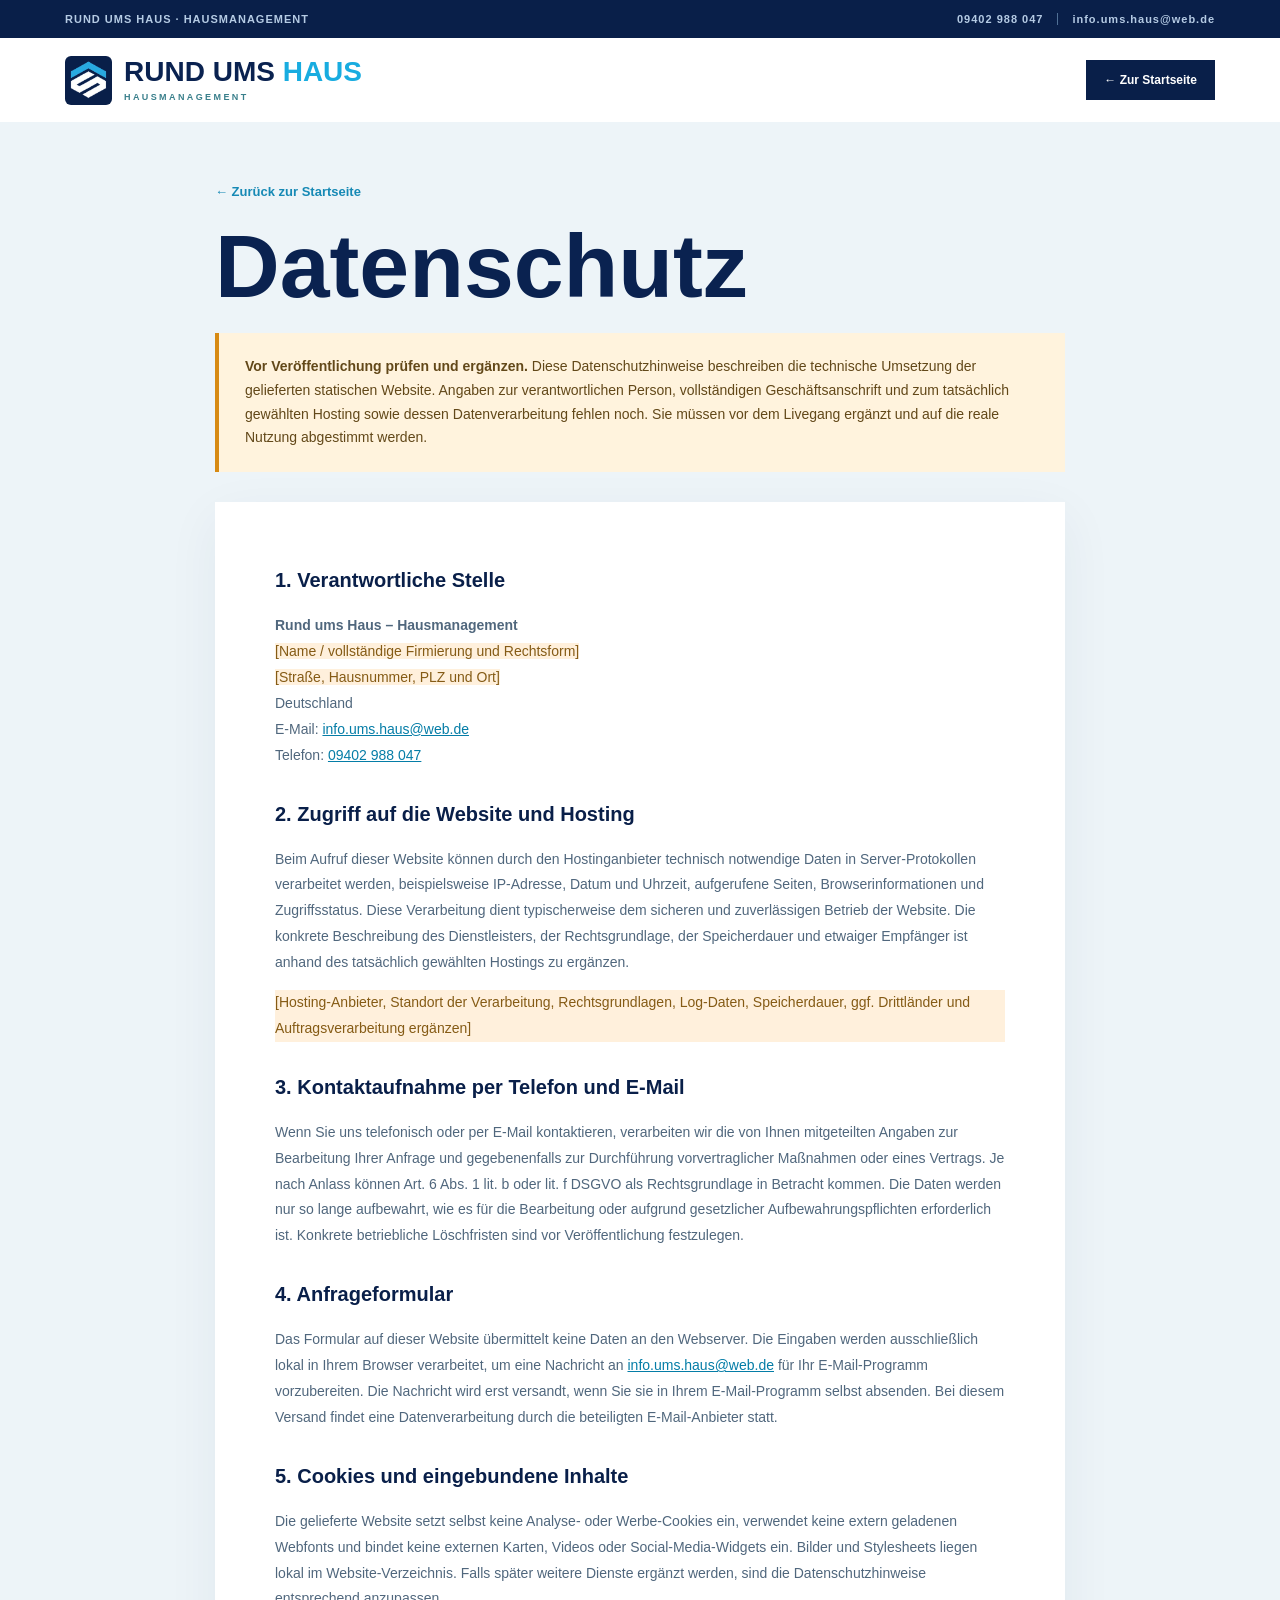
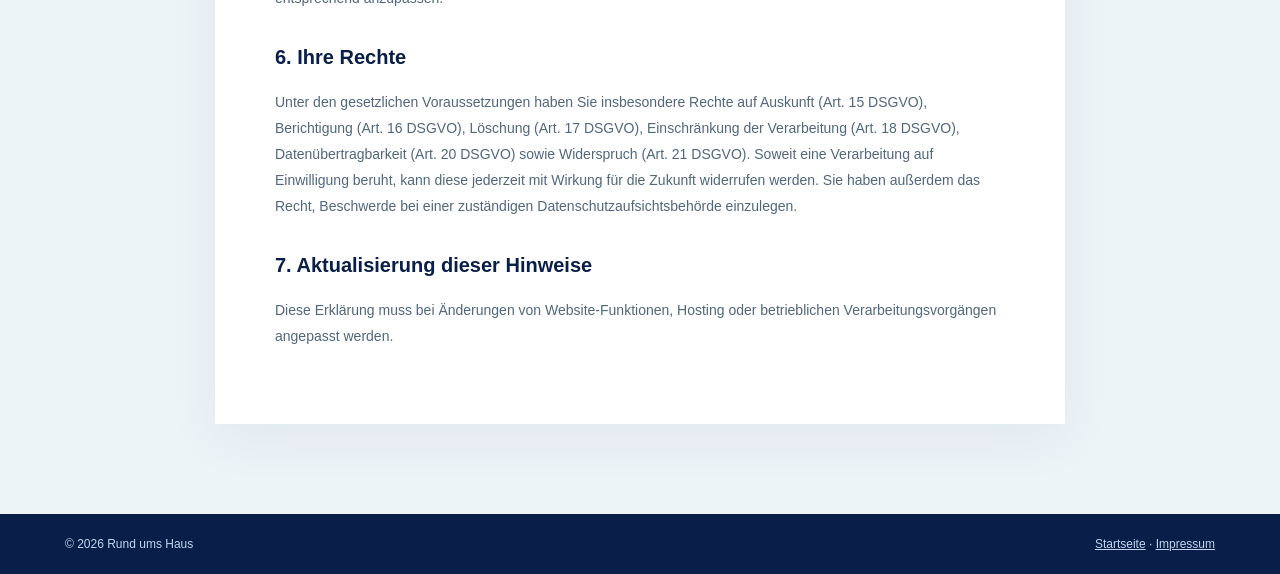
==== datenschutz.html @ fd8396f5 "Add files via upload" ====
<!doctype html>
<html lang="de"><head><meta charset="utf-8"><meta name="viewport" content="width=device-width,initial-scale=1"><meta name="theme-color" content="#0b286a"><meta name="robots" content="noindex,follow"><title>Datenschutz | Rund ums Haus</title><meta name="description" content="Datenschutzhinweise von Rund ums Haus."><link rel="icon" type="image/svg+xml" href="assets/favicon.svg"><link rel="stylesheet" href="styles.css"></head>
<body><div class="topline"><div class="container top-inner"><span>RUND UMS HAUS · HAUSMANAGEMENT</span><div class="top-contacts"><a href="tel:+499402988047">09402 988 047</a><span class="top-divider"></span><a href="mailto:info.ums.haus@web.de">info.ums.haus@web.de</a></div></div></div><header class="site-header"><div class="container header-inner"><a class="brand" href="index.html" aria-label="Zur Startseite von Rund ums Haus"><img src="assets/rund-ums-haus-logo.png" alt="" class="brand-icon" width="49" height="51"><span class="brand-type"><strong>RUND UMS <em>HAUS</em></strong><small>HAUSMANAGEMENT</small></span></a><a class="header-button" href="index.html">← Zur Startseite</a></div></header>
<main class="legal-main"><div class="container"><div class="legal-wrap"><a class="legal-back" href="index.html">← Zurück zur Startseite</a><h1>Datenschutz</h1><div class="legal-warning"><strong>Vor Veröffentlichung prüfen und ergänzen.</strong> Diese Datenschutzhinweise beschreiben die technische Umsetzung der gelieferten statischen Website. Angaben zur verantwortlichen Person, vollständigen Geschäftsanschrift und zum tatsächlich gewählten Hosting sowie dessen Datenverarbeitung fehlen noch. Sie müssen vor dem Livegang ergänzt und auf die reale Nutzung abgestimmt werden.</div><div class="legal-panel"><h2>1. Verantwortliche Stelle</h2><p><strong>Rund ums Haus – Hausmanagement</strong><br><span class="legal-placeholder">[Name / vollständige Firmierung und Rechtsform]</span><br><span class="legal-placeholder">[Straße, Hausnummer, PLZ und Ort]</span><br>Deutschland<br>E-Mail: <a href="mailto:info.ums.haus@web.de">info.ums.haus@web.de</a><br>Telefon: <a href="tel:+499402988047">09402 988 047</a></p><h2>2. Zugriff auf die Website und Hosting</h2><p>Beim Aufruf dieser Website können durch den Hostinganbieter technisch notwendige Daten in Server-Protokollen verarbeitet werden, beispielsweise IP-Adresse, Datum und Uhrzeit, aufgerufene Seiten, Browserinformationen und Zugriffsstatus. Diese Verarbeitung dient typischerweise dem sicheren und zuverlässigen Betrieb der Website. Die konkrete Beschreibung des Dienstleisters, der Rechtsgrundlage, der Speicherdauer und etwaiger Empfänger ist anhand des tatsächlich gewählten Hostings zu ergänzen.</p><p class="legal-placeholder">[Hosting-Anbieter, Standort der Verarbeitung, Rechtsgrundlagen, Log-Daten, Speicherdauer, ggf. Drittländer und Auftragsverarbeitung ergänzen]</p><h2>3. Kontaktaufnahme per Telefon und E-Mail</h2><p>Wenn Sie uns telefonisch oder per E-Mail kontaktieren, verarbeiten wir die von Ihnen mitgeteilten Angaben zur Bearbeitung Ihrer Anfrage und gegebenenfalls zur Durchführung vorvertraglicher Maßnahmen oder eines Vertrags. Je nach Anlass können Art. 6 Abs. 1 lit. b oder lit. f DSGVO als Rechtsgrundlage in Betracht kommen. Die Daten werden nur so lange aufbewahrt, wie es für die Bearbeitung oder aufgrund gesetzlicher Aufbewahrungspflichten erforderlich ist. Konkrete betriebliche Löschfristen sind vor Veröffentlichung festzulegen.</p><h2>4. Anfrageformular</h2><p>Das Formular auf dieser Website übermittelt keine Daten an den Webserver. Die Eingaben werden ausschließlich lokal in Ihrem Browser verarbeitet, um eine Nachricht an <a href="mailto:info.ums.haus@web.de">info.ums.haus@web.de</a> für Ihr E-Mail-Programm vorzubereiten. Die Nachricht wird erst versandt, wenn Sie sie in Ihrem E-Mail-Programm selbst absenden. Bei diesem Versand findet eine Datenverarbeitung durch die beteiligten E-Mail-Anbieter statt.</p><h2>5. Cookies und eingebundene Inhalte</h2><p>Die gelieferte Website setzt selbst keine Analyse- oder Werbe-Cookies ein, verwendet keine extern geladenen Webfonts und bindet keine externen Karten, Videos oder Social-Media-Widgets ein. Bilder und Stylesheets liegen lokal im Website-Verzeichnis. Falls später weitere Dienste ergänzt werden, sind die Datenschutzhinweise entsprechend anzupassen.</p><h2>6. Ihre Rechte</h2><p>Unter den gesetzlichen Voraussetzungen haben Sie insbesondere Rechte auf Auskunft (Art. 15 DSGVO), Berichtigung (Art. 16 DSGVO), Löschung (Art. 17 DSGVO), Einschränkung der Verarbeitung (Art. 18 DSGVO), Datenübertragbarkeit (Art. 20 DSGVO) sowie Widerspruch (Art. 21 DSGVO). Soweit eine Verarbeitung auf Einwilligung beruht, kann diese jederzeit mit Wirkung für die Zukunft widerrufen werden. Sie haben außerdem das Recht, Beschwerde bei einer zuständigen Datenschutzaufsichtsbehörde einzulegen.</p><h2>7. Aktualisierung dieser Hinweise</h2><p>Diese Erklärung muss bei Änderungen von Website-Funktionen, Hosting oder betrieblichen Verarbeitungsvorgängen angepasst werden.</p></div></div></div></main><footer class="legal-footer"><div class="container"><span>© 2026 Rund ums Haus</span><span><a href="index.html">Startseite</a> · <a href="impressum.html">Impressum</a></span></div></footer></body></html>
---- styles.css ----
:root{--navy:#091f49;--navy-2:#062757;--midnight:#061736;--cyan:#18ace0;--cyan-light:#5cdbff;--ink:#0a2250;--ice:#f0f6fa;--white:#fff;--body:#52667c;--line:rgba(12,45,83,.15);--header-h:88px;--dock-h:70px;--ease:cubic-bezier(.22,1,.36,1)}
*{box-sizing:border-box}html{scroll-behavior:smooth}body{margin:0;font-family:Arial,Helvetica,sans-serif;color:var(--ink);background:var(--ice);-webkit-font-smoothing:antialiased}button,input,textarea,select{font:inherit}button{cursor:pointer}a{color:inherit;text-decoration:none}img{max-width:100%;display:block}svg{width:100%;height:100%}button:focus-visible,a:focus-visible,input:focus-visible,textarea:focus-visible,select:focus-visible,summary:focus-visible{outline:3px solid var(--cyan);outline-offset:4px}.skip-link{position:absolute;z-index:1000;left:10px;top:-80px;padding:14px 18px;background:#fff;color:var(--navy);font-weight:800}.skip-link:focus{top:9px}
.horizontal-site{height:100dvh;overflow:hidden}.header{height:var(--header-h);background:white;position:relative;z-index:100;display:flex;align-items:center;padding:0 clamp(22px,4.3vw,74px);gap:40px;box-shadow:0 1px 0 rgba(9,31,73,.08)}.identity{display:flex;align-items:center;gap:13px;flex-shrink:0}.identity-symbol{width:49px;height:49px;padding:5px;background:var(--navy);border-radius:8px;object-fit:contain;box-shadow:0 6px 16px rgba(9,31,73,.17)}.identity-type{display:flex;flex-direction:column;gap:6px}.identity-type strong{font-family:Impact,'Arial Narrow',Arial,sans-serif;font-stretch:condensed;font-weight:900;font-size:26px;line-height:1;letter-spacing:.15px;white-space:nowrap}.identity-type strong b{color:#168fca}.identity-type small{font-size:9px;letter-spacing:3px;font-weight:900;color:#276e80}.desktop-nav{display:flex;gap:clamp(18px,2.8vw,46px);align-items:center;justify-content:center;margin-left:auto}.desktop-nav a{font-size:12px;font-weight:800;position:relative;padding:13px 0}.desktop-nav a:after{content:"";position:absolute;bottom:5px;left:0;width:0;height:2px;background:var(--cyan);transition:width .3s var(--ease)}.desktop-nav a:hover:after,.desktop-nav a.active:after{width:100%}.header-actions{display:flex;align-items:center;gap:20px}.header-phone{display:flex;align-items:center;gap:7px;font-size:12px;font-weight:800;white-space:nowrap;transition:color .2s}.header-phone:hover{color:var(--cyan)}.header-phone svg{width:15px;height:15px;fill:none;stroke:currentColor;stroke-width:1.75;stroke-linecap:round}.button{border:0;display:inline-flex;align-items:center;justify-content:space-between;gap:24px;position:relative;isolation:isolate;overflow:hidden;font-size:13px;font-weight:900;letter-spacing:.1px;padding:15px 17px 15px 23px;min-height:52px;white-space:nowrap;transition:transform .32s var(--ease),box-shadow .32s var(--ease),background .3s,color .3s;border-radius:4px}.button:hover{transform:translateY(-4px);box-shadow:0 15px 30px rgba(0,0,0,.17)}.button:active{transform:translateY(-1px) scale(.98)}.button-icon{display:grid;place-items:center;width:34px;height:34px;border-radius:2px;background:rgba(255,255,255,.16);font-size:20px;line-height:1;transition:transform .4s var(--ease),background .3s}.button:hover .button-icon{transform:rotate(45deg);background:rgba(255,255,255,.25)}.button-primary{background:var(--cyan);color:#fff}.button-primary:hover{background:#008ebc}.button-dark{background:var(--navy);color:white}.button-dark:hover{background:#124183}.header-cta{font-size:12px;min-height:44px;padding:8px 9px 8px 18px;gap:12px}.header-cta .button-icon{width:29px;height:29px}.menu-trigger{display:none;border:0;background:transparent;padding:10px;flex-direction:column;gap:6px;margin-left:-5px}.menu-trigger i{display:block;width:27px;height:2px;background:var(--navy);transition:transform .3s}.menu-trigger[aria-expanded="true"] i:first-child{transform:translateY(4px) rotate(45deg)}.menu-trigger[aria-expanded="true"] i:last-child{transform:translateY(-4px) rotate(-45deg)}.mobile-menu[hidden]{display:none!important}.mobile-menu{position:absolute;left:0;right:0;top:100%;padding:16px 24px 22px;background:white;box-shadow:0 20px 30px rgba(9,31,73,.14);display:flex;flex-direction:column}.mobile-menu a{padding:14px 8px;border-bottom:1px solid #ecf0f7;display:flex;justify-content:space-between;font-size:18px;font-weight:900}.mobile-menu a span{color:#8192a6;font-size:13px}
.slide-viewport{height:calc(100dvh - var(--header-h) - var(--dock-h));width:100%;display:flex;overflow-x:auto;overflow-y:hidden;scroll-snap-type:x mandatory;scrollbar-width:none;overscroll-behavior-x:contain;scroll-behavior:smooth;touch-action:pan-x pan-y;background:var(--ice)}.slide-viewport::-webkit-scrollbar{display:none}.panel{height:100%;width:100%;min-width:100%;flex:0 0 100%;scroll-snap-align:start;scroll-snap-stop:always;position:relative;overflow:hidden}.panel-scroll{width:100%;height:100%;min-height:0;overflow-y:auto;overscroll-behavior-y:contain;scrollbar-width:thin;scrollbar-color:rgba(23,144,200,.25) transparent}.panel-scroll::-webkit-scrollbar{width:5px}.panel-scroll::-webkit-scrollbar-thumb{background:rgba(23,144,200,.24)}.reveal{opacity:0;transform:translateY(24px);transition:opacity .75s ease,transform .8s var(--ease)}.panel.is-active .reveal{opacity:1;transform:translateY(0)}.panel.is-active .reveal:nth-of-type(2){transition-delay:.08s}.panel.is-active .reveal:nth-of-type(3){transition-delay:.16s}.panel.is-active .reveal:nth-of-type(4){transition-delay:.21s}.eyebrow{font-size:11px;font-weight:900;letter-spacing:3px;color:#14687d;display:flex;align-items:center;gap:13px;text-transform:uppercase}.eyebrow-light{color:var(--cyan-light)}.eyebrow-spark{width:7px;height:7px;border-radius:100%;background:var(--cyan-light);box-shadow:0 0 0 5px rgba(37,190,228,.12)}
.hero-panel{background:var(--navy);color:white}.hero-layout{display:grid;grid-template-columns:52% 48%;position:relative;overflow:hidden}.hero-content{padding:clamp(28px,4.7vh,74px) 6% 28px 9%;display:flex;flex-direction:column;align-items:flex-start;justify-content:center;position:relative;z-index:3;background:radial-gradient(circle at 8% 85%,rgba(37,125,192,.26),transparent 42%),var(--navy)}.hero-headline{font-family:Impact,'Arial Narrow',Arial,sans-serif;font-size:clamp(75px,8.5vw,168px);letter-spacing:-.7px;line-height:.91;margin:32px 0 18px;font-weight:900}.hero-headline em{color:var(--cyan-light);font-style:normal}.hero-headline em span{color:white}.hero-tagline{font-size:clamp(19px,2.1vw,32px);font-weight:900;margin:0 0 14px;letter-spacing:-.5px}.hero-description{font-size:14px;line-height:1.75;color:#bbd3ea;max-width:450px;margin:0 0 26px}.hero-cta{display:flex;gap:28px;align-items:center;flex-wrap:wrap}.subtle-link{font-size:13px;font-weight:900;border-bottom:1px solid #7fa3d0;padding-bottom:8px;transition:color .2s,border-color .2s}.subtle-link:hover{color:var(--cyan-light);border-color:var(--cyan-light)}.subtle-link span{padding-left:9px}.hero-footnote{margin-top:30px;font-size:10px;letter-spacing:2px;color:#9fbedc;font-weight:800;display:flex;align-items:center;gap:10px}.flicker-dot{width:7px;height:7px;background:var(--cyan);border-radius:100%;animation:pulse 2.3s infinite}@keyframes pulse{0%,100%{box-shadow:0 0 0 0 rgba(40,191,234,.4)}50%{box-shadow:0 0 0 8px rgba(40,191,234,0)}}.hero-image-wrap{position:relative;overflow:hidden;min-height:100%;background:#243c5e}.hero-image{position:absolute;inset:0;width:100%;height:100%;object-fit:cover;object-position:52% center;animation:hero-kenburns 13s ease-in-out infinite alternate}@keyframes hero-kenburns{from{transform:scale(1.035)}to{transform:scale(1.12)}}.hero-image-shade{position:absolute;inset:0;background:linear-gradient(90deg,rgba(9,31,73,.08),transparent 35%),linear-gradient(0deg,rgba(5,24,54,.52),transparent 35%)}.image-caption{position:absolute;bottom:27px;left:34px;right:34px;display:flex;justify-content:space-between;font-size:10px;letter-spacing:2px;font-weight:900;color:white}.hero-image-sticker{position:absolute;top:11%;right:6%;background:var(--cyan);box-shadow:0 15px 40px rgba(0,22,65,.19);width:190px;height:155px;padding:23px;transform:rotate(7deg);display:flex;flex-direction:column;justify-content:space-between}.hero-image-sticker>span:first-child{font-size:18px;line-height:1.3;font-weight:900}.sticker-arrow{font-size:32px;align-self:flex-end}.vertical-text{position:absolute;right:9px;top:45%;writing-mode:vertical-rl;letter-spacing:2px;font-size:9px;font-weight:800;opacity:.55;color:white}
.overview-panel{background:#f0f7fc}.overview-content{padding:clamp(30px,5vh,65px) clamp(25px,5.3vw,92px) 25px;display:flex;flex-direction:column}.panel-topline{display:flex;justify-content:space-between;align-items:center;font-size:10px;font-weight:900;letter-spacing:2.5px;color:#62819c}.kicker-index{color:#159bc6}.overview-heading{display:flex;align-items:end;justify-content:space-between;gap:45px;margin:20px 0 26px}.overview-heading h2{font-family:Impact,'Arial Narrow',Arial,sans-serif;font-size:clamp(70px,7.4vw,136px);font-weight:900;line-height:.9;letter-spacing:0;margin:0}.overview-heading h2 span{color:var(--cyan)}.overview-heading p{color:#526984;line-height:1.75;max-width:300px;font-size:14px;margin:0 0 4px}.overview-grid{display:grid;grid-template-columns:repeat(4,minmax(0,1fr));gap:13px;flex:1;min-height:210px;max-height:410px}.overview-card{position:relative;overflow:hidden;background:#244161;min-height:210px;isolation:isolate}.overview-card img{position:absolute;inset:0;width:100%;height:100%;object-fit:cover;transition:transform .75s var(--ease),filter .5s}.overview-shade{position:absolute;inset:0;background:linear-gradient(180deg,rgba(3,20,47,.2),transparent 30%,rgba(3,20,47,.75));z-index:1}.overview-number{position:absolute;top:18px;left:19px;font-size:12px;letter-spacing:2px;font-weight:900;color:#fff;z-index:2}.overview-name{position:absolute;bottom:24px;left:19px;font-family:Impact,'Arial Narrow',Arial,sans-serif;font-size:clamp(23px,2.2vw,44px);z-index:2;color:white;word-break:break-word}.overview-arrow{position:absolute;right:14px;bottom:18px;width:32px;height:32px;display:grid;place-items:center;background:var(--cyan);color:white;z-index:2;font-size:23px;transition:transform .3s var(--ease)}.overview-card:hover img{transform:scale(1.12);filter:saturate(1.12)}.overview-card:hover .overview-arrow{transform:translate(4px,-4px) rotate(45deg)}.overview-bottom{display:flex;justify-content:space-between;align-items:center;padding-top:26px;color:#738ca2;font-size:10px;letter-spacing:2px;font-weight:900}.overview-bottom b{color:var(--cyan);font-size:20px;vertical-align:middle}
.feature-panel{background:#f5f8fb}.feature-layout{display:grid;grid-template-columns:54% 46%;overflow:hidden}.feature-panel.reverse .feature-layout{grid-template-columns:46% 54%}.feature-photo{position:relative;min-width:0;overflow:hidden;background:#9aadb4}.feature-photo:after{content:"";position:absolute;inset:0;background:linear-gradient(0deg,rgba(0,20,54,.35),transparent 45%);pointer-events:none}.feature-photo img{width:100%;height:100%;object-fit:cover;transition:transform 1.2s var(--ease)}.feature-panel.is-active .feature-photo img{transform:scale(1.035)}.feature-photo:hover img{transform:scale(1.095)}.feature-panel.reverse .feature-photo{grid-column:2;grid-row:1}.feature-panel.reverse .feature-content{grid-column:1;grid-row:1}.photo-label{position:absolute;bottom:34px;left:38px;color:#fff;z-index:2;font-size:11px;font-weight:900;letter-spacing:2px}.feature-content{min-width:0;display:flex;align-items:flex-start;justify-content:center;flex-direction:column;position:relative;padding:48px clamp(30px,5.4vw,88px);overflow:hidden}.feature-content>.eyebrow{color:#1d9ec8}.feature-giant{position:absolute;right:-20px;top:-22px;font-family:Impact,'Arial Narrow',Arial,sans-serif;font-size:clamp(220px,28vw,480px);line-height:1;color:rgba(7,46,87,.035);z-index:0;pointer-events:none}.feature-content h2{z-index:1;font-family:Impact,'Arial Narrow',Arial,sans-serif;font-size:clamp(54px,5.4vw,100px);line-height:.99;font-weight:900;margin:30px 0 21px;letter-spacing:.05px}.feature-content h2 em{font-style:normal;color:var(--cyan);white-space:nowrap}.feature-lead{z-index:1;font-size:15px;color:#526984;line-height:1.83;max-width:440px;margin:0 0 27px}.feature-tags{z-index:1;display:flex;flex-wrap:wrap;gap:8px;margin-bottom:29px}.feature-tags span{display:inline-block;font-size:11px;font-weight:800;border:1px solid #cedee8;color:#3e6681;padding:9px 11px;background:#ffffff9c}.feature-content>.button{z-index:1}.feature-garden{background:#f1f8f4}.feature-clear{background:#f0f6f9}.feature-move{background:#f5f7fa}
.values-panel{color:white;background:#082452}.values-layout{display:grid;grid-template-columns:54% 46%;overflow:hidden}.values-left{position:relative;overflow:hidden;padding:clamp(35px,7vh,88px) clamp(34px,5.3vw,95px);display:flex;flex-direction:column;align-items:flex-start;justify-content:center;background:radial-gradient(circle at 87% 26%,rgba(45,188,233,.13),transparent 55%),#082452}.values-left h2{font-family:Impact,'Arial Narrow',Arial,sans-serif;font-size:clamp(60px,6.9vw,130px);line-height:.96;margin:32px 0 22px;position:relative;z-index:1}.values-left h2 em{font-style:normal;color:var(--cyan-light)}.values-left p{max-width:450px;font-size:15px;line-height:1.8;color:#bdd2e5;margin:0 0 26px;position:relative;z-index:1}.values-left .button{z-index:1}.values-big-asterisk{font-size:390px;position:absolute;right:-75px;bottom:-240px;color:rgba(30,169,219,.08);pointer-events:none}.values-right{background:#0e366b;padding:clamp(35px,7vh,90px) clamp(30px,4.4vw,80px);display:flex;flex-direction:column;justify-content:center}.steps-eyebrow{font-size:11px;font-weight:900;letter-spacing:3px;color:var(--cyan-light);margin-bottom:25px}.process-step{display:grid;grid-template-columns:60px 1fr 22px;align-items:start;gap:17px;padding:27px 0;border-bottom:1px solid rgba(255,255,255,.16)}.process-step>span{font-family:Impact,Arial,sans-serif;font-size:50px;color:#27bfe7;line-height:1}.process-step h3{font-family:Impact,Arial,sans-serif;font-weight:900;font-size:30px;margin:0 0 8px;letter-spacing:1px}.process-step p{margin:0;line-height:1.6;color:#bfd3ea;font-size:13px}.process-step b{font-size:20px;font-weight:400;color:var(--cyan-light)}.process-signoff{font-size:10px;letter-spacing:2px;font-weight:900;color:#7ea2c8;margin-top:25px}
.faq-panel{background:#eaf3f9}.faq-layout{display:grid;grid-template-columns:44% 56%;padding:clamp(36px,6vw,85px) clamp(32px,6vw,105px);align-items:center;gap:30px}.faq-intro h2{font-family:Impact,'Arial Narrow',Arial,sans-serif;font-size:clamp(67px,6.5vw,123px);line-height:.97;margin:30px 0 19px}.faq-intro h2 em{color:var(--cyan);font-style:normal}.faq-intro>p{font-size:15px;color:#60758b;line-height:1.7;margin:0 0 28px;max-width:315px}.faq-accordion{padding:0 25px;min-width:0}.faq-accordion details{border-bottom:1px solid #bacfdb}.faq-accordion summary{cursor:pointer;display:flex;align-items:center;justify-content:space-between;gap:20px;font-weight:900;font-size:clamp(13px,1.25vw,18px);list-style:none;padding:23px 3px}.faq-accordion summary::-webkit-details-marker{display:none}.faq-accordion summary span{display:grid;place-items:center;width:28px;height:28px;flex-shrink:0;color:var(--cyan);border:1px solid #b2cadb;transition:background .2s,transform .3s}.faq-accordion details[open] summary span{transform:rotate(45deg);background:var(--cyan);color:white;border-color:var(--cyan)}.faq-accordion details p{font-size:13px;line-height:1.75;color:#65788e;margin:0 35px 23px 3px;max-width:540px}
.contact-panel{background:#081f49;color:white}.contact-layout{display:grid;grid-template-columns:45% 55%;overflow:hidden}.contact-copy{padding:clamp(30px,5vh,65px) clamp(30px,5.3vw,88px);display:flex;flex-direction:column;justify-content:center;min-width:0;background:radial-gradient(circle at 10% 75%,rgba(16,154,211,.22),transparent 55%),#081f49}.contact-copy h2{font-family:Impact,'Arial Narrow',Arial,sans-serif;font-size:clamp(63px,6.4vw,123px);line-height:.94;margin:24px 0 20px}.contact-copy h2 em{color:var(--cyan-light);font-style:normal}.contact-copy>p{color:#a9c5e3;line-height:1.65;font-size:14px;margin:0 0 27px;max-width:370px}.contact-ways{width:100%;max-width:410px}.contact-ways a{border-bottom:1px solid #385477;display:grid;grid-template-columns:1fr auto;gap:4px;padding:12px 0;transition:padding .25s var(--ease),color .2s}.contact-ways a:hover{padding-left:8px;color:var(--cyan-light)}.contact-ways a span{grid-column:1/-1;font-size:10px;letter-spacing:2.2px;color:#8bb0d2;font-weight:900}.contact-ways a strong{font-size:clamp(15px,1.6vw,23px);overflow-wrap:anywhere}.contact-ways a i{font-size:22px;font-style:normal}.contact-form-wrap{background:#fff;color:var(--ink);padding:clamp(24px,3.2vw,56px) clamp(27px,4.1vw,70px);display:flex;flex-direction:column;justify-content:center;min-width:0}.form-intro>span{font-size:10px;color:#1c9bbf;font-weight:900;letter-spacing:2px}.form-intro h3{font-family:Impact,'Arial Narrow',Arial,sans-serif;font-size:clamp(36px,3.1vw,58px);line-height:.98;margin:10px 0 8px}.form-intro p{font-size:12px;color:#73859b;margin:0 0 17px;line-height:1.5}.contact-form-wrap form{display:flex;flex-direction:column;gap:10px}.contact-form-wrap label{display:flex;flex-direction:column;gap:5px;font-size:11px;color:#334a63;font-weight:900;min-width:0}.fields-two{display:grid;grid-template-columns:1fr 1fr;gap:11px}.contact-form-wrap input,.contact-form-wrap textarea,.contact-form-wrap select{appearance:none;background:#f0f5f9;border:1px solid #dae6ef;border-radius:3px;outline:none;color:var(--ink);font-size:12px;min-height:37px;padding:9px 11px;width:100%;transition:background .2s,border-color .2s,box-shadow .2s}.contact-form-wrap textarea{min-height:65px;resize:vertical}.contact-form-wrap input:focus,.contact-form-wrap textarea:focus,.contact-form-wrap select:focus{border-color:var(--cyan);box-shadow:0 0 0 3px rgba(20,165,223,.13);background:white}.form-note{color:#71859a;font-size:10px;line-height:1.5;margin:0}.form-note a{text-decoration:underline}.submit-button{width:100%;min-height:46px;padding:8px 9px 8px 17px;font-size:12px}.submit-button .button-icon{height:29px;width:29px}.form-status{min-height:0;margin:0;font-size:11px;color:#0b7a6d;font-weight:700}.email-fallback{font-size:11px;color:#3e607b;border:1px solid #daecf2;background:#f4fbfd;padding:9px;margin-top:8px}.email-fallback[hidden]{display:none}.email-fallback button{border:0;background:transparent;color:#097ca9;text-decoration:underline;font-weight:900;cursor:pointer}.mini-footer{border-top:1px solid #e2ebf2;margin-top:16px;padding-top:13px;display:flex;align-items:center;justify-content:space-between;gap:20px;color:#8497ab;font-weight:800;font-size:9px;letter-spacing:.7px}.mini-footer span:last-child{display:flex;gap:15px}.mini-footer a:hover{color:var(--cyan)}
.slide-controls{position:relative;height:var(--dock-h);background:#fff;z-index:90;display:flex;align-items:center;gap:27px;padding:0 clamp(22px,4.3vw,74px);border-top:1px solid rgba(9,31,73,.06)}.slide-count{font-family:Impact,'Arial Narrow',Arial,sans-serif;display:flex;align-items:baseline;gap:8px;flex-shrink:0}.slide-count strong{font-size:28px}.slide-count>span{font-size:13px;color:#8395ac;font-weight:700}.slide-count .count-separator{color:#c4d4e1}.progress-area{flex:1;display:flex;flex-direction:column;gap:8px;max-width:590px}.progress-rail{width:100%;height:2px;background:#d7e2ed}.progress-rail>div{height:100%;width:11.1111%;background:var(--cyan);transition:width .5s var(--ease)}.progress-dots{display:flex;justify-content:space-between;gap:3px}.progress-dots button{height:13px;width:17px;border:0;padding:4px;background:transparent;display:flex;justify-content:center;align-items:center}.progress-dots button:before{content:"";display:block;width:4px;height:4px;border-radius:50%;background:#b6c5d7;transition:transform .25s,background .25s}.progress-dots button.is-current:before{background:var(--cyan);transform:scale(1.7)}.progress-dots button:hover:before{background:#135d91;transform:scale(1.6)}.nav-label{display:flex;align-items:center;gap:12px;margin-left:auto;white-space:nowrap;color:#7a92aa;font-size:10px;font-weight:900;letter-spacing:1.7px}.direction-icon{font-size:23px;color:var(--cyan);font-weight:400}.nav-arrows{display:flex;gap:5px}.nav-arrows button{width:43px;height:43px;display:grid;place-items:center;border:1px solid #cfdee9;background:white;color:var(--navy);font-size:21px;transition:background .24s,color .24s,transform .24s}.nav-arrows button:hover:not(:disabled){background:var(--navy);color:#fff;transform:translateY(-3px)}.nav-arrows button:disabled{opacity:.32;cursor:not-allowed}.scroll-hint{position:fixed;bottom:calc(var(--dock-h) + 19px);right:28px;z-index:50;color:#f7fcff;font-weight:900;font-size:9px;letter-spacing:1.8px;text-shadow:0 1px 8px #091f49;pointer-events:none;transition:opacity .3s}.scroll-hint span{font-size:20px;vertical-align:middle}.scroll-hint[hidden]{display:none}
/* Legal pages are normal vertical documents, unlike the homepage */
body:not(.horizontal-site){min-height:100vh;background:#edf4f8;overflow:auto}.topline{background:var(--navy);color:#b5cbe4}.container{width:min(1150px,calc(100% - 46px));margin-inline:auto}.top-inner{display:flex;justify-content:space-between;gap:18px;align-items:center;min-height:38px;font-size:11px;letter-spacing:1px;font-weight:800}.top-contacts{display:flex;gap:14px;align-items:center}.top-divider{width:1px;height:12px;background:#507095}.site-header{background:white}.site-header .header-inner{display:flex;align-items:center;justify-content:space-between;min-height:84px;gap:20px}.brand{display:flex;align-items:center;gap:12px}.brand-icon{width:47px;height:49px;background:var(--navy);padding:5px;border-radius:6px}.brand-type{display:flex;flex-direction:column;gap:6px}.brand-type strong{font-family:Impact,'Arial Narrow',Arial,sans-serif;font-size:28px;line-height:1;white-space:nowrap}.brand-type strong em{color:var(--cyan);font-style:normal}.brand-type small{font-size:9px;letter-spacing:2.4px;font-weight:900;color:#397f8b}.header-button{padding:13px 18px;background:var(--navy);color:white;font-size:12px;font-weight:900}.legal-main{padding:60px 0 90px}.legal-wrap{width:min(850px,100%);margin:auto}.legal-back{font-size:13px;font-weight:800;color:#1689b5}.legal-wrap h1{font-family:Impact,'Arial Narrow',Arial,sans-serif;font-size:clamp(55px,7vw,95px);margin:15px 0}.legal-warning{padding:22px 26px;background:#fff3dd;border-left:4px solid #d78a13;line-height:1.7;font-size:14px;color:#624819;margin:0 0 30px}.legal-panel{background:#fff;padding:clamp(25px,5vw,60px);box-shadow:0 15px 50px rgba(12,45,83,.06);line-height:1.85;color:#50677d;font-size:14px}.legal-panel h2{font-size:20px;color:var(--navy);margin:27px 0 5px}.legal-panel h2:first-child{margin-top:0}.legal-panel a{text-decoration:underline;color:#057da7}.legal-placeholder{background:#fff0dc;color:#855b15}.legal-footer{padding:23px 0;background:var(--navy);color:#c2d6ed;font-size:12px}.legal-footer .container{display:flex;justify-content:space-between;gap:15px}.legal-footer a{text-decoration:underline}
@media(max-width:1250px){.header{gap:23px}.header-phone span{display:none}.hero-content{padding-left:6%}.hero-headline{font-size:clamp(66px,8vw,120px)}.feature-content{padding:40px 4vw}.feature-content h2{font-size:clamp(53px,5.3vw,76px)}.overview-content{padding-left:4vw;padding-right:4vw}.overview-card .overview-name{font-size:clamp(22px,2.4vw,36px)}.contact-copy{padding:30px 3.7vw}.contact-form-wrap{padding:22px 3.1vw}}
@media(max-width:900px){:root{--header-h:72px;--dock-h:64px}.header{padding:0 20px}.desktop-nav,.header-phone,.header-cta{display:none}.header-actions{margin-left:auto}.menu-trigger{display:flex}.identity-symbol{width:43px;height:43px}.identity-type strong{font-size:23px}.identity-type small{font-size:8px}.hero-layout{grid-template-columns:52% 48%}.hero-content{padding:35px 7%}.hero-headline{font-size:clamp(54px,8.2vw,94px)}.hero-description{font-size:12px}.hero-tagline{font-size:20px}.hero-image-sticker{width:125px;height:115px;padding:15px}.hero-image-sticker>span:first-child{font-size:12px}.overview-heading h2{font-size:70px}.overview-heading p{font-size:12px}.overview-grid{grid-template-columns:repeat(2,minmax(0,1fr));grid-template-rows:repeat(2,1fr);min-height:410px}.overview-card{min-height:190px}.feature-layout,.feature-panel.reverse .feature-layout{grid-template-columns:50% 50%}.feature-content h2{font-size:48px}.feature-content h2 em{white-space:normal}.feature-lead{font-size:13px}.feature-tags{margin-bottom:18px}.values-left h2{font-size:clamp(55px,6.4vw,80px)}.values-right{padding:30px}.process-step{gap:8px;grid-template-columns:43px 1fr 15px;padding:21px 0}.process-step>span{font-size:36px}.process-step h3{font-size:23px}.contact-layout{grid-template-columns:42% 58%}.contact-copy h2{font-size:60px}.contact-ways a strong{font-size:15px}.contact-form-wrap{padding:20px}.form-intro h3{font-size:34px}.contact-form-wrap input,.contact-form-wrap select{min-height:34px}}
@media(max-width:650px){:root{--header-h:67px;--dock-h:65px}.header{padding:0 15px}.identity{gap:9px}.identity-symbol{width:39px;height:39px}.identity-type strong{font-size:21px}.identity-type small{letter-spacing:1.8px;font-size:7px}.slide-controls{padding:0 15px;gap:13px}.slide-count strong{font-size:25px}.nav-label{display:none}.nav-arrows button{width:39px;height:39px}.progress-dots button{width:11px}.hero-layout{display:flex;flex-direction:column;overflow-y:auto}.hero-content{padding:38px 24px 30px;flex:none;min-height:440px;justify-content:flex-start}.hero-headline{font-size:clamp(66px,14.3vw,105px);margin:24px 0 13px}.hero-tagline{font-size:20px}.hero-description{max-width:550px;font-size:13px;margin-bottom:21px}.hero-cta{gap:15px}.hero-cta .button{font-size:12px}.hero-footnote{margin-top:27px;font-size:9px}.hero-image-wrap{flex:none;min-height:0;height:260px}.hero-image-sticker{top:17px;right:20px;width:119px;height:104px}.hero-image-sticker>span:first-child{font-size:11px}.vertical-text{display:none}.scroll-hint{display:none}.overview-content{padding:24px 21px 22px;min-height:100%;height:auto;overflow-y:auto}.panel-topline{font-size:9px;letter-spacing:1px}.panel-topline>span:last-child{display:none}.overview-heading{display:block;margin:25px 0 23px}.overview-heading h2{font-size:clamp(64px,14vw,90px)}.overview-heading p{max-width:300px;margin-top:17px}.overview-grid{display:grid;grid-template-columns:repeat(2,minmax(0,1fr));grid-template-rows:repeat(2,155px);gap:10px;flex:none;min-height:0;max-height:none}.overview-card{min-height:155px}.overview-number{font-size:10px;top:12px;left:12px}.overview-name{font-size:clamp(19px,5vw,28px)!important;bottom:14px;left:11px;max-width:90%}.overview-arrow{width:23px;height:23px;font-size:16px;right:7px;bottom:9px}.overview-bottom{gap:10px;font-size:9px;flex-direction:column;align-items:flex-start;padding:25px 0 5px}.feature-layout,.feature-panel.reverse .feature-layout{display:flex;flex-direction:column;overflow-y:auto}.feature-panel.reverse .feature-photo,.feature-panel.reverse .feature-content{grid-column:auto;grid-row:auto}.feature-photo{height:38%;min-height:215px;flex:none}.feature-photo img{object-position:center center}.feature-content{padding:35px 26px 48px;flex:none;min-height:360px;justify-content:flex-start}.feature-content h2{font-size:clamp(53px,11vw,78px);margin:18px 0}.feature-content .eyebrow{font-size:10px}.feature-lead{font-size:14px;line-height:1.7;margin-bottom:20px}.feature-tags{margin-bottom:20px}.feature-giant{font-size:210px;right:8px;top:12px}.feature-content .button{font-size:12px}.values-layout{display:flex;flex-direction:column;overflow-y:auto}.values-left{min-height:430px;padding:40px 25px 45px;flex:none}.values-left h2{font-size:clamp(58px,12vw,86px);margin:24px 0}.values-left p{font-size:13px}.values-right{flex:none;padding:35px 24px 43px}.process-step{padding:18px 0}.process-step h3{font-size:24px}.process-step p{font-size:12px}.faq-layout{display:flex;flex-direction:column;gap:12px;padding:36px 23px 45px;overflow-y:auto}.faq-intro h2{font-size:clamp(70px,14vw,91px);margin:22px 0 13px}.faq-intro>p{margin:0 0 19px;font-size:13px}.faq-accordion{padding:0;width:100%}.faq-accordion summary{font-size:13px;padding:19px 1px}.faq-accordion details p{font-size:12px}.contact-layout{display:flex;flex-direction:column;overflow-y:auto}.contact-copy{flex:none;padding:35px 25px 33px}.contact-copy h2{font-size:clamp(68px,13.5vw,91px);margin:25px 0 15px}.contact-copy>p{font-size:13px;margin-bottom:20px}.contact-ways a{padding:12px 0}.contact-ways a strong{font-size:17px}.contact-form-wrap{flex:none;padding:34px 22px}.form-intro h3{font-size:44px}.contact-form-wrap input,.contact-form-wrap select{font-size:13px;min-height:42px}.contact-form-wrap form{gap:13px}.form-note{font-size:11px}.mini-footer{flex-wrap:wrap;line-height:1.6}.top-contacts{display:none}.legal-main{padding:38px 0 65px}.site-header .header-inner{min-height:74px}.brand-type strong{font-size:21px}.brand-type small{font-size:7px}.legal-footer .container{flex-wrap:wrap}}
@media(max-width:390px){.hero-content{padding:30px 20px 26px}.hero-headline{font-size:clamp(59px,14vw,76px)}.hero-cta .button{padding:10px 10px 10px 13px;gap:8px}.hero-cta .button-icon{width:26px;height:26px}.overview-heading h2{font-size:59px}.feature-content h2{font-size:51px}.fields-two{grid-template-columns:1fr}.contact-form-wrap{padding:30px 20px}.header .identity-type strong{font-size:19px}}
@media(max-height:740px) and (min-width:901px){.hero-headline{font-size:clamp(63px,7.1vw,112px);margin:18px 0 10px}.hero-description{margin-bottom:15px}.hero-footnote{margin-top:15px}.overview-heading h2{font-size:clamp(61px,6.3vw,96px)}.overview-heading{margin:10px 0 16px}.overview-content{padding-top:24px}.overview-grid{max-height:310px}.feature-content h2{font-size:clamp(50px,5vw,75px);margin:19px 0 15px}.feature-lead{font-size:13px;margin-bottom:17px}.feature-tags{margin-bottom:17px}.values-left h2{font-size:clamp(58px,6vw,90px)}.process-step{padding:17px 0}.faq-accordion summary{padding:16px 3px}.contact-copy h2{font-size:clamp(60px,5.6vw,90px)}.contact-form-wrap{padding-top:15px;padding-bottom:15px}.form-intro p{margin-bottom:8px}.contact-form-wrap form{gap:7px}.contact-form-wrap textarea{min-height:52px}}
@media(prefers-reduced-motion:reduce){html,.slide-viewport{scroll-behavior:auto!important}*,*::before,*::after{animation:none!important;transition-duration:.01ms!important}.reveal{opacity:1!important;transform:none!important}}
.button-ripple{position:absolute;width:20px;height:20px;border-radius:50%;pointer-events:none;background:rgba(255,255,255,.36);transform:translate(-50%,-50%) scale(0);animation:ripple .7s ease-out forwards;z-index:-1}@keyframes ripple{to{transform:translate(-50%,-50%) scale(28);opacity:0}}
/* Final layout refinements: keep hero content visible without a vertical detour. */
@media (min-width:901px){.hero-headline{font-size:clamp(68px,7vw,116px);line-height:.92;margin:25px 0 17px}.hero-content{padding-top:25px;padding-bottom:25px}}
@media (max-width:650px){.overview-card .overview-name{font-size:clamp(15px,4vw,22px)!important;word-break:normal;overflow-wrap:normal}.overview-arrow{width:21px;height:21px;font-size:15px}}
.mini-footer > span:last-child{display:flex;gap:15px}.mini-footer #year{display:inline}
@media(min-width:651px){.scroll-hint{bottom:calc(var(--dock-h) + 66px);right:5.5%}}
@media(min-width:901px){.feature-content h2{font-size:clamp(49px,4.45vw,76px)}}
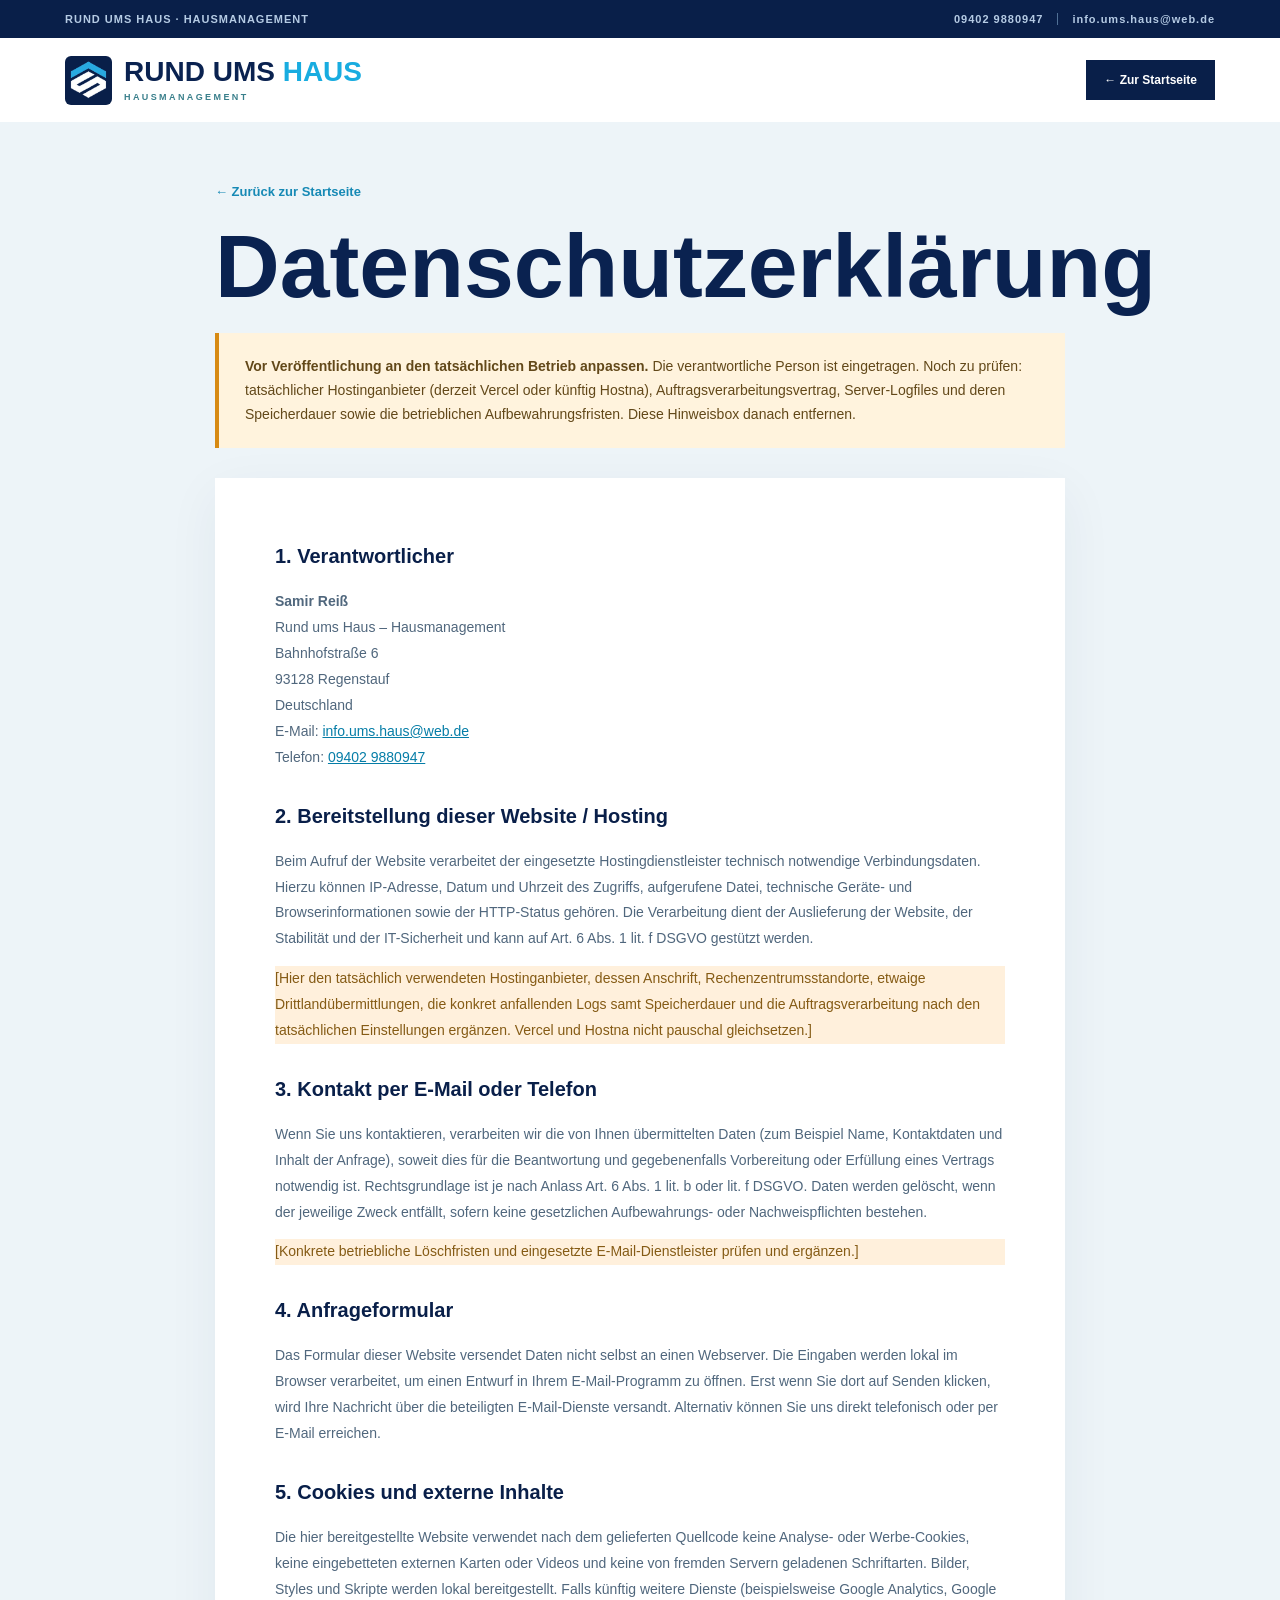
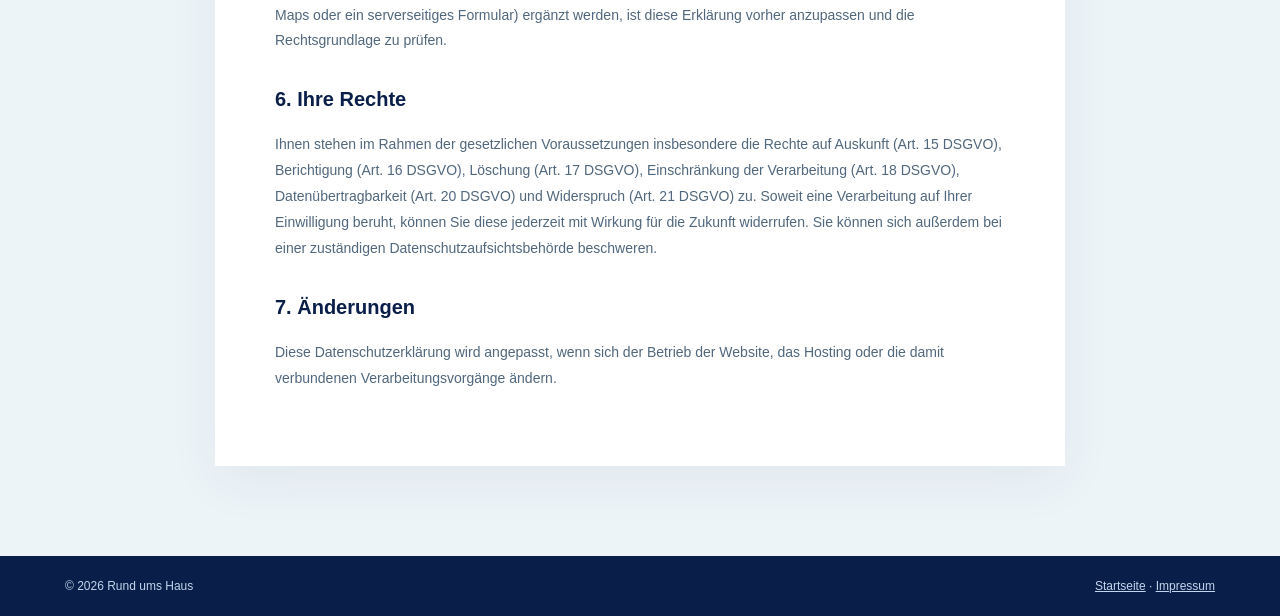
==== commit a9c432ea: "Add files via upload" ====
--- a/datenschutz.html
+++ b/datenschutz.html
@@ -1,4 +1,25 @@
 <!doctype html>
 <html lang="de"><head><meta charset="utf-8"><meta name="viewport" content="width=device-width,initial-scale=1"><meta name="theme-color" content="#0b286a"><meta name="robots" content="noindex,follow"><title>Datenschutz | Rund ums Haus</title><meta name="description" content="Datenschutzhinweise von Rund ums Haus."><link rel="icon" type="image/svg+xml" href="assets/favicon.svg"><link rel="stylesheet" href="styles.css"></head>
-<body><div class="topline"><div class="container top-inner"><span>RUND UMS HAUS · HAUSMANAGEMENT</span><div class="top-contacts"><a href="tel:+499402988047">09402 988 047</a><span class="top-divider"></span><a href="mailto:info.ums.haus@web.de">info.ums.haus@web.de</a></div></div></div><header class="site-header"><div class="container header-inner"><a class="brand" href="index.html" aria-label="Zur Startseite von Rund ums Haus"><img src="assets/rund-ums-haus-logo.png" alt="" class="brand-icon" width="49" height="51"><span class="brand-type"><strong>RUND UMS <em>HAUS</em></strong><small>HAUSMANAGEMENT</small></span></a><a class="header-button" href="index.html">← Zur Startseite</a></div></header>
-<main class="legal-main"><div class="container"><div class="legal-wrap"><a class="legal-back" href="index.html">← Zurück zur Startseite</a><h1>Datenschutz</h1><div class="legal-warning"><strong>Vor Veröffentlichung prüfen und ergänzen.</strong> Diese Datenschutzhinweise beschreiben die technische Umsetzung der gelieferten statischen Website. Angaben zur verantwortlichen Person, vollständigen Geschäftsanschrift und zum tatsächlich gewählten Hosting sowie dessen Datenverarbeitung fehlen noch. Sie müssen vor dem Livegang ergänzt und auf die reale Nutzung abgestimmt werden.</div><div class="legal-panel"><h2>1. Verantwortliche Stelle</h2><p><strong>Rund ums Haus – Hausmanagement</strong><br><span class="legal-placeholder">[Name / vollständige Firmierung und Rechtsform]</span><br><span class="legal-placeholder">[Straße, Hausnummer, PLZ und Ort]</span><br>Deutschland<br>E-Mail: <a href="mailto:info.ums.haus@web.de">info.ums.haus@web.de</a><br>Telefon: <a href="tel:+499402988047">09402 988 047</a></p><h2>2. Zugriff auf die Website und Hosting</h2><p>Beim Aufruf dieser Website können durch den Hostinganbieter technisch notwendige Daten in Server-Protokollen verarbeitet werden, beispielsweise IP-Adresse, Datum und Uhrzeit, aufgerufene Seiten, Browserinformationen und Zugriffsstatus. Diese Verarbeitung dient typischerweise dem sicheren und zuverlässigen Betrieb der Website. Die konkrete Beschreibung des Dienstleisters, der Rechtsgrundlage, der Speicherdauer und etwaiger Empfänger ist anhand des tatsächlich gewählten Hostings zu ergänzen.</p><p class="legal-placeholder">[Hosting-Anbieter, Standort der Verarbeitung, Rechtsgrundlagen, Log-Daten, Speicherdauer, ggf. Drittländer und Auftragsverarbeitung ergänzen]</p><h2>3. Kontaktaufnahme per Telefon und E-Mail</h2><p>Wenn Sie uns telefonisch oder per E-Mail kontaktieren, verarbeiten wir die von Ihnen mitgeteilten Angaben zur Bearbeitung Ihrer Anfrage und gegebenenfalls zur Durchführung vorvertraglicher Maßnahmen oder eines Vertrags. Je nach Anlass können Art. 6 Abs. 1 lit. b oder lit. f DSGVO als Rechtsgrundlage in Betracht kommen. Die Daten werden nur so lange aufbewahrt, wie es für die Bearbeitung oder aufgrund gesetzlicher Aufbewahrungspflichten erforderlich ist. Konkrete betriebliche Löschfristen sind vor Veröffentlichung festzulegen.</p><h2>4. Anfrageformular</h2><p>Das Formular auf dieser Website übermittelt keine Daten an den Webserver. Die Eingaben werden ausschließlich lokal in Ihrem Browser verarbeitet, um eine Nachricht an <a href="mailto:info.ums.haus@web.de">info.ums.haus@web.de</a> für Ihr E-Mail-Programm vorzubereiten. Die Nachricht wird erst versandt, wenn Sie sie in Ihrem E-Mail-Programm selbst absenden. Bei diesem Versand findet eine Datenverarbeitung durch die beteiligten E-Mail-Anbieter statt.</p><h2>5. Cookies und eingebundene Inhalte</h2><p>Die gelieferte Website setzt selbst keine Analyse- oder Werbe-Cookies ein, verwendet keine extern geladenen Webfonts und bindet keine externen Karten, Videos oder Social-Media-Widgets ein. Bilder und Stylesheets liegen lokal im Website-Verzeichnis. Falls später weitere Dienste ergänzt werden, sind die Datenschutzhinweise entsprechend anzupassen.</p><h2>6. Ihre Rechte</h2><p>Unter den gesetzlichen Voraussetzungen haben Sie insbesondere Rechte auf Auskunft (Art. 15 DSGVO), Berichtigung (Art. 16 DSGVO), Löschung (Art. 17 DSGVO), Einschränkung der Verarbeitung (Art. 18 DSGVO), Datenübertragbarkeit (Art. 20 DSGVO) sowie Widerspruch (Art. 21 DSGVO). Soweit eine Verarbeitung auf Einwilligung beruht, kann diese jederzeit mit Wirkung für die Zukunft widerrufen werden. Sie haben außerdem das Recht, Beschwerde bei einer zuständigen Datenschutzaufsichtsbehörde einzulegen.</p><h2>7. Aktualisierung dieser Hinweise</h2><p>Diese Erklärung muss bei Änderungen von Website-Funktionen, Hosting oder betrieblichen Verarbeitungsvorgängen angepasst werden.</p></div></div></div></main><footer class="legal-footer"><div class="container"><span>© 2026 Rund ums Haus</span><span><a href="index.html">Startseite</a> · <a href="impressum.html">Impressum</a></span></div></footer></body></html>
+<body><div class="topline"><div class="container top-inner"><span>RUND UMS HAUS · HAUSMANAGEMENT</span><div class="top-contacts"><a href="tel:+4994029880947">09402 9880947</a><span class="top-divider"></span><a href="mailto:info.ums.haus@web.de">info.ums.haus@web.de</a></div></div></div><header class="site-header"><div class="container header-inner"><a class="brand" href="index.html" aria-label="Zur Startseite von Rund ums Haus"><img src="assets/rund-ums-haus-logo.png" alt="" class="brand-icon" width="49" height="51"><span class="brand-type"><strong>RUND UMS <em>HAUS</em></strong><small>HAUSMANAGEMENT</small></span></a><a class="header-button" href="index.html">← Zur Startseite</a></div></header>
+<main class="legal-main"><div class="container"><div class="legal-wrap">
+<a class="legal-back" href="index.html">← Zurück zur Startseite</a>
+<h1>Datenschutzerklärung</h1>
+<div class="legal-warning"><strong>Vor Veröffentlichung an den tatsächlichen Betrieb anpassen.</strong> Die verantwortliche Person ist eingetragen. Noch zu prüfen: tatsächlicher Hostinganbieter (derzeit Vercel oder künftig Hostna), Auftragsverarbeitungsvertrag, Server-Logfiles und deren Speicherdauer sowie die betrieblichen Aufbewahrungsfristen. Diese Hinweisbox danach entfernen.</div>
+<div class="legal-panel">
+<h2>1. Verantwortlicher</h2>
+<p><strong>Samir Reiß</strong><br>Rund ums Haus – Hausmanagement<br>Bahnhofstraße 6<br>93128 Regenstauf<br>Deutschland<br>E-Mail: <a href="mailto:info.ums.haus@web.de">info.ums.haus@web.de</a><br>Telefon: <a href="tel:+4994029880947">09402 9880947</a></p>
+<h2>2. Bereitstellung dieser Website / Hosting</h2>
+<p>Beim Aufruf der Website verarbeitet der eingesetzte Hostingdienstleister technisch notwendige Verbindungsdaten. Hierzu können IP-Adresse, Datum und Uhrzeit des Zugriffs, aufgerufene Datei, technische Geräte- und Browserinformationen sowie der HTTP-Status gehören. Die Verarbeitung dient der Auslieferung der Website, der Stabilität und der IT-Sicherheit und kann auf Art. 6 Abs. 1 lit. f DSGVO gestützt werden.</p>
+<p class="legal-placeholder">[Hier den tatsächlich verwendeten Hostinganbieter, dessen Anschrift, Rechenzentrumsstandorte, etwaige Drittlandübermittlungen, die konkret anfallenden Logs samt Speicherdauer und die Auftragsverarbeitung nach den tatsächlichen Einstellungen ergänzen. Vercel und Hostna nicht pauschal gleichsetzen.]</p>
+<h2>3. Kontakt per E-Mail oder Telefon</h2>
+<p>Wenn Sie uns kontaktieren, verarbeiten wir die von Ihnen übermittelten Daten (zum Beispiel Name, Kontaktdaten und Inhalt der Anfrage), soweit dies für die Beantwortung und gegebenenfalls Vorbereitung oder Erfüllung eines Vertrags notwendig ist. Rechtsgrundlage ist je nach Anlass Art. 6 Abs. 1 lit. b oder lit. f DSGVO. Daten werden gelöscht, wenn der jeweilige Zweck entfällt, sofern keine gesetzlichen Aufbewahrungs- oder Nachweispflichten bestehen.</p>
+<p class="legal-placeholder">[Konkrete betriebliche Löschfristen und eingesetzte E-Mail-Dienstleister prüfen und ergänzen.]</p>
+<h2>4. Anfrageformular</h2>
+<p>Das Formular dieser Website versendet Daten nicht selbst an einen Webserver. Die Eingaben werden lokal im Browser verarbeitet, um einen Entwurf in Ihrem E-Mail-Programm zu öffnen. Erst wenn Sie dort auf Senden klicken, wird Ihre Nachricht über die beteiligten E-Mail-Dienste versandt. Alternativ können Sie uns direkt telefonisch oder per E-Mail erreichen.</p>
+<h2>5. Cookies und externe Inhalte</h2>
+<p>Die hier bereitgestellte Website verwendet nach dem gelieferten Quellcode keine Analyse- oder Werbe-Cookies, keine eingebetteten externen Karten oder Videos und keine von fremden Servern geladenen Schriftarten. Bilder, Styles und Skripte werden lokal bereitgestellt. Falls künftig weitere Dienste (beispielsweise Google Analytics, Google Maps oder ein serverseitiges Formular) ergänzt werden, ist diese Erklärung vorher anzupassen und die Rechtsgrundlage zu prüfen.</p>
+<h2>6. Ihre Rechte</h2>
+<p>Ihnen stehen im Rahmen der gesetzlichen Voraussetzungen insbesondere die Rechte auf Auskunft (Art. 15 DSGVO), Berichtigung (Art. 16 DSGVO), Löschung (Art. 17 DSGVO), Einschränkung der Verarbeitung (Art. 18 DSGVO), Datenübertragbarkeit (Art. 20 DSGVO) und Widerspruch (Art. 21 DSGVO) zu. Soweit eine Verarbeitung auf Ihrer Einwilligung beruht, können Sie diese jederzeit mit Wirkung für die Zukunft widerrufen. Sie können sich außerdem bei einer zuständigen Datenschutzaufsichtsbehörde beschweren.</p>
+<h2>7. Änderungen</h2>
+<p>Diese Datenschutzerklärung wird angepasst, wenn sich der Betrieb der Website, das Hosting oder die damit verbundenen Verarbeitungsvorgänge ändern.</p>
+</div></div></div></main><footer class="legal-footer"><div class="container"><span>© 2026 Rund ums Haus</span><span><a href="index.html">Startseite</a> · <a href="impressum.html">Impressum</a></span></div></footer></body></html>
--- a/styles.css
+++ b/styles.css
@@ -24,3 +24,32 @@
 .mini-footer > span:last-child{display:flex;gap:15px}.mini-footer #year{display:inline}
 @media(min-width:651px){.scroll-hint{bottom:calc(var(--dock-h) + 66px);right:5.5%}}
 @media(min-width:901px){.feature-content h2{font-size:clamp(49px,4.45vw,76px)}}
+
+
+/* Service landing pages: fast, semantic pages to complement the animated horizontal homepage */
+.service-detail-link{display:inline-flex;align-items:center;gap:14px;margin-top:15px;color:var(--navy);font-size:12px;font-weight:900;text-decoration:underline;text-underline-offset:5px;transition:transform .25s,color .25s}
+.service-detail-link:hover{color:#008bb7;transform:translateX(5px)}
+.service-detail-link span{font-size:18px}
+@media(prefers-reduced-motion:reduce){.service-detail-link{transition:none}}
+
+/* Additional flyer service categories — overview remains scrollable within its lateral panel. */
+.overview-content{overflow-y:auto;overscroll-behavior-y:contain}
+.overview-grid{grid-template-columns:repeat(4,minmax(0,1fr));grid-auto-rows:minmax(165px,1fr);grid-template-rows:none;flex:none;max-height:none;min-height:0}
+.overview-card{min-height:165px;aspect-ratio:1.55}
+.overview-card .overview-name{font-size:clamp(17px,1.7vw,27px);max-width:85%;bottom:19px;overflow-wrap:break-word;line-height:1.1;text-transform:none}
+.overview-card:nth-child(n+5){aspect-ratio:1.7}
+.overview-heading{flex-shrink:0}
+.overview-bottom{padding-bottom:20px}
+@media(max-width:900px){.overview-grid{grid-template-columns:repeat(2,minmax(0,1fr));grid-auto-rows:190px;grid-template-rows:none;max-height:none;min-height:0;flex:none}.overview-card{min-height:190px;aspect-ratio:auto}.overview-card:nth-child(n+5){aspect-ratio:auto}.overview-card .overview-name{font-size:clamp(16px,2.4vw,25px)}}
+@media(max-width:650px){.overview-grid{grid-template-columns:repeat(2,minmax(0,1fr));grid-auto-rows:154px;gap:10px}.overview-card{min-height:154px}.overview-card .overview-name{font-size:clamp(14px,3.6vw,19px)!important;letter-spacing:.1px;bottom:12px;left:11px;line-height:1.07;max-width:83%}.overview-card .overview-number{top:10px;left:11px}.overview-arrow{right:8px;bottom:8px}.overview-heading h2{font-size:clamp(57px,12vw,74px)}.overview-heading{margin:17px 0 18px}}
+@media(max-width:365px){.overview-card .overview-name{font-size:13px!important}}
+
+/* Natural, intentional line breaks in overview titles instead of broken single letters. */
+.overview-card .overview-name{font-size:clamp(15px,1.45vw,21px);max-width:92%;word-break:normal;overflow-wrap:normal;line-height:1.12}
+@media(max-width:650px){.overview-card .overview-name{font-size:clamp(12px,3.1vw,15px)!important;line-height:1.14;max-width:94%}}
+@media(max-width:365px){.overview-card .overview-name{font-size:12px!important;letter-spacing:-.2px}}
+/* Long feature headlines stay inside their own panel on all breakpoints. */
+#fensterreinigung .feature-content h2,
+#steinreinigung .feature-content h2{font-size:clamp(36px,3.3vw,53px);letter-spacing:-.025em}
+@media(max-width:900px){#fensterreinigung .feature-content h2,#steinreinigung .feature-content h2{font-size:clamp(36px,6.4vw,56px)}}
+@media(max-width:650px){#fensterreinigung .feature-content h2,#steinreinigung .feature-content h2{font-size:clamp(34px,8.2vw,49px)}}
